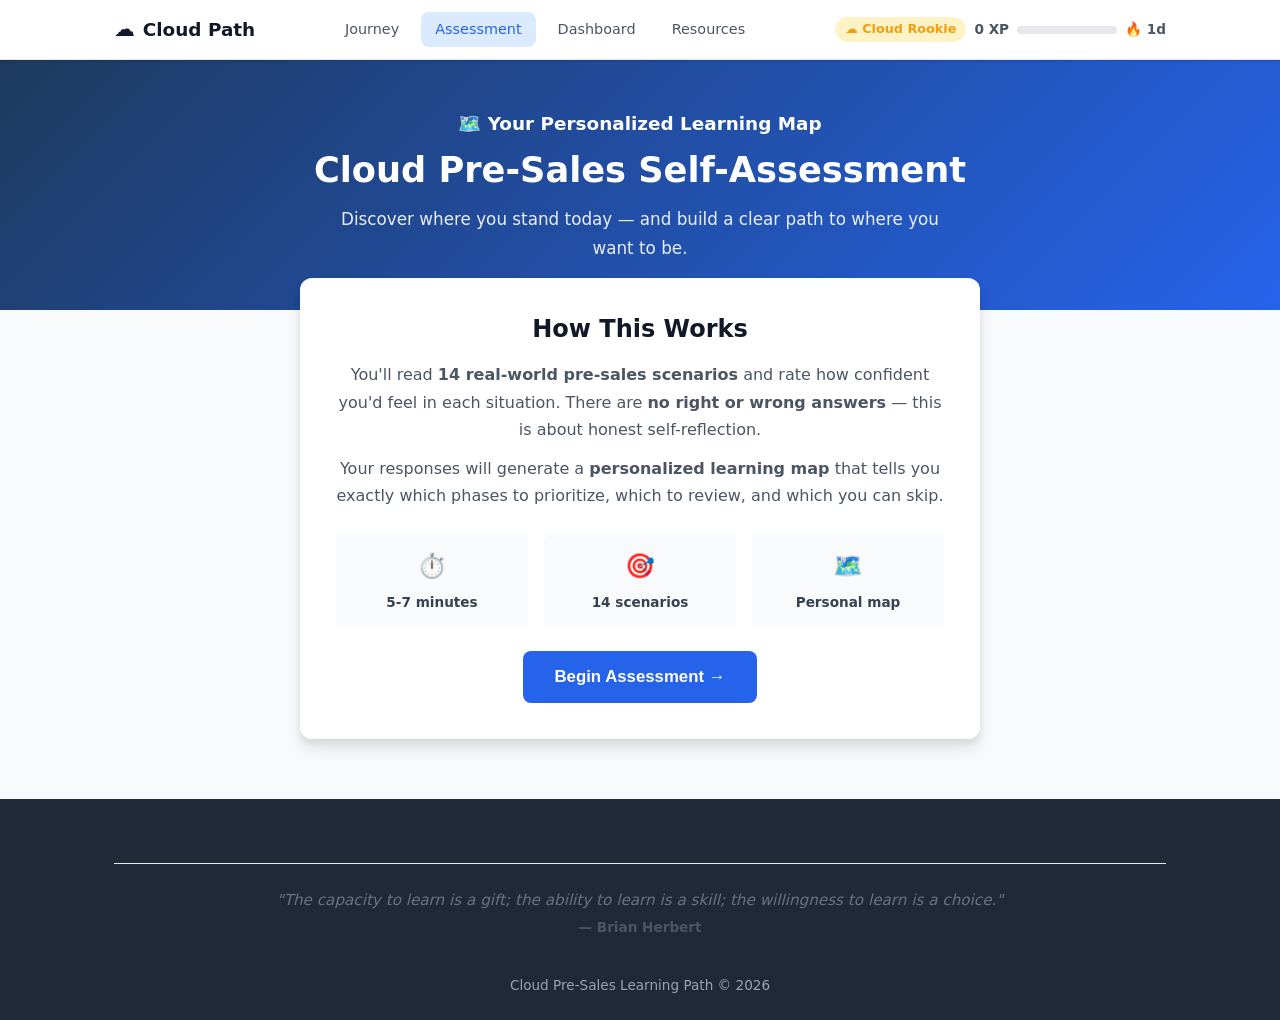
==== assessment.html @ 4ca1d647 "Initial commit: CloudXPedition - Gamified cloud pre-sales learning path - 6-phase learning journey (" ====
<!DOCTYPE html>
<html lang="en">
<head>
  <meta charset="UTF-8" />
  <meta name="viewport" content="width=device-width, initial-scale=1.0" />
  <title>Self-Assessment — Cloud Pre-Sales Learning Path</title>
  <link rel="stylesheet" href="css/styles.css" />
  <style>
    /* Assessment-specific styles */
    .assessment-hero {
      background: linear-gradient(135deg, #1e3a5f 0%, #2563eb 100%);
      color: #fff;
      padding: 48px 0;
      text-align: center;
    }
    .assessment-hero h1 { color: #fff; font-size: 2.2rem; margin-bottom: 12px; }
    .assessment-hero p { opacity: 0.9; max-width: 620px; margin: 0 auto; font-size: 1.05rem; line-height: 1.7; }
    .assessment-hero .subtitle { font-size: 1.15rem; font-weight: 600; margin-bottom: 8px; opacity: 1; }

    .welcome-panel {
      max-width: 680px;
      margin: -32px auto 0;
      position: relative;
      z-index: 1;
    }
    .welcome-card {
      background: #fff;
      border-radius: var(--radius);
      padding: 36px;
      box-shadow: var(--shadow-lg);
      text-align: center;
    }
    .welcome-card h2 { margin-bottom: 16px; }
    .welcome-card p { color: var(--gray-600); line-height: 1.7; margin-bottom: 12px; }
    .welcome-features {
      display: flex;
      gap: 16px;
      justify-content: center;
      flex-wrap: wrap;
      margin: 24px 0;
    }
    .welcome-feature {
      background: var(--gray-50);
      border-radius: var(--radius-sm);
      padding: 14px 18px;
      flex: 1;
      min-width: 150px;
      max-width: 200px;
    }
    .welcome-feature .icon { font-size: 1.5rem; margin-bottom: 6px; }
    .welcome-feature .label { font-size: 0.85rem; font-weight: 600; color: var(--gray-700); }

    /* Progress bar */
    .assessment-progress {
      max-width: 680px;
      margin: 32px auto 0;
      position: relative;
      z-index: 1;
    }
    .assessment-progress-header {
      display: flex;
      justify-content: space-between;
      align-items: center;
      margin-bottom: 8px;
      font-size: 0.85rem;
      font-weight: 600;
      color: var(--gray-500);
    }
    .assessment-progress-bar {
      width: 100%;
      height: 8px;
      background: var(--gray-200);
      border-radius: 4px;
      overflow: hidden;
    }
    .assessment-progress-fill {
      height: 100%;
      background: linear-gradient(90deg, var(--primary), var(--success));
      border-radius: 4px;
      transition: width 0.5s ease;
    }

    /* Scenario container */
    .scenario-container {
      max-width: 680px;
      margin: 24px auto 0;
      position: relative;
      min-height: 340px;
    }
    .scenario-card {
      animation: fadeSlideIn 0.4s ease;
    }
    @keyframes fadeSlideIn {
      from { opacity: 0; transform: translateY(16px); }
      to { opacity: 1; transform: translateY(0); }
    }

    /* Results extras */
    .results-container {
      max-width: 780px;
      margin: 0 auto;
      padding: 32px 0;
    }
    .results-summary {
      text-align: center;
      margin-bottom: 8px;
      font-size: 1rem;
      color: var(--gray-600);
    }
    .results-panel { animation: fadeSlideIn 0.5s ease; }
    .results-actions {
      display: flex;
      gap: 12px;
      justify-content: center;
      margin-top: 28px;
      flex-wrap: wrap;
    }

    .screen { display: none; }
    .screen.active { display: block; }
  </style>
</head>
<body>

<!-- Navbar -->
<nav class="navbar">
  <div class="container">
    <a href="index.html" class="navbar-brand"><span>☁️</span> Cloud Path</a>
    <div class="nav-links">
      <a href="index.html">Journey</a>
      <a href="assessment.html" class="active">Assessment</a>
      <a href="dashboard.html">Dashboard</a>
      <a href="resources.html">Resources</a>
    </div>
    <div class="header-xp">
      <span id="header-level" class="header-level">☁️ Cloud Rookie</span>
      <span id="header-xp-text">0 XP</span>
      <div class="header-xp-bar"><div class="header-xp-fill" id="header-xp-fill" style="width:0%"></div></div>
      <span id="header-streak" class="header-streak"></span>
    </div>
  </div>
</nav>

<!-- Hero -->
<section class="assessment-hero">
  <div class="container">
    <p class="subtitle">🗺️ Your Personalized Learning Map</p>
    <h1>Cloud Pre-Sales Self-Assessment</h1>
    <p>Discover where you stand today — and build a clear path to where you want to be.</p>
  </div>
</section>

<!-- ========== WELCOME SCREEN ========== -->
<div id="screen-welcome" class="screen active">
  <div class="welcome-panel">
    <div class="welcome-card">
      <h2>How This Works</h2>
      <p>You'll read <strong>14 real-world pre-sales scenarios</strong> and rate how confident you'd feel in each situation. There are <strong>no right or wrong answers</strong> — this is about honest self-reflection.</p>
      <p>Your responses will generate a <strong>personalized learning map</strong> that tells you exactly which phases to prioritize, which to review, and which you can skip.</p>
      <div class="welcome-features">
        <div class="welcome-feature">
          <div class="icon">⏱️</div>
          <div class="label">5-7 minutes</div>
        </div>
        <div class="welcome-feature">
          <div class="icon">🎯</div>
          <div class="label">14 scenarios</div>
        </div>
        <div class="welcome-feature">
          <div class="icon">🗺️</div>
          <div class="label">Personal map</div>
        </div>
      </div>
      <button class="btn btn-primary btn-lg" onclick="startAssessment()">Begin Assessment →</button>
    </div>
  </div>
</div>

<!-- ========== SCENARIO SCREEN ========== -->
<div id="screen-scenario" class="screen">
  <div class="assessment-progress">
    <div class="assessment-progress-header">
      <span id="progress-label">Scenario 1 of 14</span>
      <span id="progress-percent">0%</span>
    </div>
    <div class="assessment-progress-bar">
      <div class="assessment-progress-fill" id="progress-fill" style="width:0%"></div>
    </div>
  </div>
  <div class="scenario-container" id="scenario-container"></div>
</div>

<!-- ========== RESULTS SCREEN ========== -->
<div id="screen-results" class="screen">
  <div class="results-container" id="results-container"></div>
</div>

<!-- Footer -->
<footer class="footer">
  <div class="container">
    <p id="motivational-quote" class="motivational-quote"></p>
    <p style="margin-top:12px;">Cloud Pre-Sales Learning Path © 2026</p>
  </div>
</footer>

<script src="js/game-engine.js"></script>
<script>
(function () {
  'use strict';

  // ── Scenario Data ──
  const SCENARIOS = [
    { id: 's1',  phase: 1, title: 'The Network Outage',
      text: 'A client calls saying their new branch office can\'t reach the company\'s internal applications. The IT team says it\'s a subnet and routing issue — the new office was assigned an IP range that overlaps with headquarters. How confident are you in understanding what went wrong?' },
    { id: 's2',  phase: 1, title: 'The Mystery Domain',
      text: 'A company just bought a new domain for their product launch, but when customers type the URL, they get a "page not found" error. Someone mentions DNS records aren\'t configured. How confident are you in understanding what needs to happen?' },
    { id: 's3',  phase: 1, title: 'The Slow Server',
      text: 'A small business complains their application is running slow. The hosting provider suggests upgrading their virtual machine to one with more CPU and RAM. The client asks you: "What\'s a virtual machine, and why can\'t we just buy a bigger computer?" How confident are you in explaining this?' },
    { id: 's4',  phase: 1, title: 'The Storage Crunch',
      text: 'A media company says they\'re running out of space on their file server. They have 50TB of video files, and someone suggests moving older files to a cheaper "archive tier" in the cloud while keeping recent work on fast local storage. How confident are you in discussing the options?' },
    { id: 's5',  phase: 2, title: 'The Locked-Out Employee',
      text: 'An employee at a 500-person company can\'t log in to their laptop, email, or shared drives. The IT helpdesk says their Active Directory account was disabled by a Group Policy. The manager asks you: "Why does one system control everything?" How confident are you in explaining this?' },
    { id: 's6',  phase: 2, title: 'The Scripting Shortcut',
      text: 'A colleague shows you a PowerShell script that creates 50 user accounts in 10 seconds, instead of doing it manually one by one in a web portal. They ask if you\'d be comfortable modifying it to also assign users to specific groups. How confident are you with this?' },
    { id: 's7',  phase: 3, title: 'The Cloud Pitch',
      text: 'A manufacturing company\'s CFO asks: "Why should we move to the cloud? We already have servers in our basement that work fine." They want to understand IaaS vs SaaS, and whether it\'ll actually save money. How confident are you in making the case?' },
    { id: 's8',  phase: 3, title: 'The Migration Debate',
      text: 'A healthcare company wants to move to the cloud but can\'t move their patient database due to regulations. Someone proposes a hybrid approach — some workloads in Azure, sensitive data on-premises, connected via VPN. How confident are you in discussing this strategy?' },
    { id: 's9',  phase: 3, title: 'The Cost Surprise',
      text: 'A startup moved everything to AWS three months ago and just got a $15,000 bill — they expected $3,000. The CTO asks you to help figure out why, and how to prevent it. You see terms like "Reserved Instances," "right-sizing," and "cost allocation tags." How confident are you in this conversation?' },
    { id: 's10', phase: 4, title: 'The Disaster Scenario',
      text: 'A client\'s primary data center went offline due to a power failure. They ask: "If we were in Azure, would this still have happened?" They mention terms like availability zones, geo-replication, RPO, and RTO. How confident are you in explaining how cloud handles disasters?' },
    { id: 's11', phase: 4, title: 'The Container Question',
      text: 'A development team says they want to "containerize" their application and deploy it on Kubernetes. The CTO asks you to explain why this is better than just running it on a regular VM. How confident are you in explaining the difference?' },
    { id: 's12', phase: 4, title: 'The Security Incident',
      text: 'A company had a data breach because an employee\'s password was compromised. The security team recommends implementing "Zero Trust architecture" with conditional access policies and multi-factor authentication everywhere. The CEO asks you: "What does Zero Trust actually mean for us day-to-day?" How confident are you in this discussion?' },
    { id: 's13', phase: 4, title: 'The Monitoring Blind Spot',
      text: 'A client\'s web application went down for 2 hours before anyone noticed — a customer reported it. They ask: "How can we know when something breaks before our customers do?" You need to discuss alerting, dashboards, and application monitoring. How confident are you?' },
    { id: 's14', phase: 5, title: 'The Compliance Deal-Breaker',
      text: 'You\'re in a pre-sales meeting with a European bank. They ask: "Can you guarantee our data stays in the EU? What certifications does your cloud platform have? How do you handle GDPR and our financial regulators?" The deal depends on your answer. How confident are you in this conversation?' },
  ];

  const CONFIDENCE_LEVELS = [
    { value: 0, emoji: '🔴', label: 'Lost',           desc: 'I have no idea what this is about' },
    { value: 1, emoji: '🟡', label: 'Aware',           desc: "I've heard these terms but couldn't explain them" },
    { value: 2, emoji: '🟢', label: 'Conversational',  desc: 'I could follow this conversation and ask decent questions' },
    { value: 3, emoji: '🔵', label: 'Confident',       desc: 'I could help solve this or explain it to someone else' },
  ];

  const PHASE_INFO = {
    1: { emoji: '🌐', name: 'IT Fundamentals' },
    2: { emoji: '🛡️', name: 'Identity & Scripting' },
    3: { emoji: '☁️',  name: 'Cloud Concepts' },
    4: { emoji: '⚙️',  name: 'Cloud Services' },
    5: { emoji: '💼', name: 'Pre-Sales Skills' },
    6: { emoji: '📜', name: 'Certification' },
  };

  // ── State ──
  let currentIndex = 0;
  const answers = {};   // scenarioId → value (0-3)

  // ── Screen Management ──
  function showScreen(id) {
    document.querySelectorAll('.screen').forEach(s => s.classList.remove('active'));
    document.getElementById('screen-' + id).classList.add('active');
    window.scrollTo({ top: 0, behavior: 'smooth' });
  }

  // ── Welcome / Start ──
  window.startAssessment = function () {
    currentIndex = 0;
    showScreen('scenario');
    renderScenario();
  };

  // ── Render Scenario ──
  function renderScenario() {
    const s = SCENARIOS[currentIndex];
    const pct = Math.round((currentIndex / SCENARIOS.length) * 100);

    document.getElementById('progress-label').textContent = `Scenario ${currentIndex + 1} of ${SCENARIOS.length}`;
    document.getElementById('progress-percent').textContent = pct + '%';
    document.getElementById('progress-fill').style.width = pct + '%';

    const html = `
      <div class="scenario-card" style="animation: fadeSlideIn 0.4s ease">
        <div class="scenario-number">Scenario ${currentIndex + 1} of ${SCENARIOS.length} — Phase ${s.phase}</div>
        <h3 class="scenario-title">${s.title}</h3>
        <p class="scenario-text">${s.text}</p>
        <div class="confidence-options">
          ${CONFIDENCE_LEVELS.map(c => `
            <button class="confidence-btn" data-value="${c.value}" onclick="selectConfidence(${c.value})">
              <span class="emoji">${c.emoji}</span>
              <span><strong>${c.label}</strong> — ${c.desc}</span>
            </button>
          `).join('')}
        </div>
      </div>`;
    document.getElementById('scenario-container').innerHTML = html;
  }

  // ── Select Confidence ──
  window.selectConfidence = function (value) {
    const s = SCENARIOS[currentIndex];
    answers[s.id] = value;

    // Highlight selected button
    document.querySelectorAll('.confidence-btn').forEach(btn => {
      btn.classList.toggle('selected', parseInt(btn.dataset.value) === value);
      btn.style.pointerEvents = 'none';
    });

    // Auto-advance after brief pause
    setTimeout(() => {
      currentIndex++;
      if (currentIndex < SCENARIOS.length) {
        renderScenario();
      } else {
        finishAssessment();
      }
    }, 400);
  };

  // ── Finish & Calculate Results ──
  function finishAssessment() {
    const phaseScores = calculatePhaseScores();
    GameEngine.saveAssessment(phaseScores);
    showResults(phaseScores);
  }

  function calculatePhaseScores() {
    // Group scenario answers by phase
    const phaseAnswers = {};
    for (const s of SCENARIOS) {
      if (!phaseAnswers[s.phase]) phaseAnswers[s.phase] = [];
      if (answers[s.id] !== undefined) phaseAnswers[s.phase].push(answers[s.id]);
    }

    const scores = {};
    // Phases 1-5: use LOWEST score from that phase's scenarios
    for (let p = 1; p <= 5; p++) {
      const vals = phaseAnswers[p] || [];
      scores[p] = vals.length > 0 ? Math.min(...vals) : 0;
    }
    // Phase 6 (Certification): always "required" — no scenario covers it
    scores[6] = 0;
    return scores;
  }

  function getRecommendation(score) {
    switch (score) {
      case 0: return { text: '🔴 Required',       cls: 'rec-required', detail: 'Start here' };
      case 1: return { text: '🟡 Review needed',   cls: 'rec-review',   detail: 'Review the material' };
      case 2: return { text: '🟢 Skim for gaps',   cls: 'rec-skim',     detail: 'Quick review' };
      case 3: return { text: '🔵 Skip (revision)', cls: 'rec-skip',     detail: 'Revision only' };
      default: return { text: '🔴 Required',       cls: 'rec-required', detail: 'Start here' };
    }
  }

  // ── Show Results ──
  function showResults(scores) {
    showScreen('results');

    // Count how many phases need work
    const requiredCount = Object.values(scores).filter(v => v <= 1).length;
    const skipCount = Object.values(scores).filter(v => v >= 3).length;

    let summary;
    if (requiredCount >= 4) {
      summary = "You're at the beginning of an exciting journey! There's a lot to learn, and this path will guide you step by step. 💪";
    } else if (skipCount >= 4) {
      summary = "Impressive! You already have strong foundations. Focus on the gaps and you'll be unstoppable. 🚀";
    } else {
      summary = "A solid mix! You have strengths to build on and clear areas to grow. Your personalized map is ready. 🗺️";
    }

    let cardsHTML = '';
    for (let p = 1; p <= 6; p++) {
      const info = PHASE_INFO[p];
      const rec = getRecommendation(scores[p]);
      cardsHTML += `
        <div class="results-phase-card">
          <div class="emoji">${info.emoji}</div>
          <div class="name">Phase ${p}: ${info.name}</div>
          <div class="rec ${rec.cls}">${rec.text}</div>
        </div>`;
    }

    document.getElementById('results-container').innerHTML = `
      <p class="results-summary">${summary}</p>
      <div class="results-panel">
        <h2>🗺️ Your Personalized Learning Map</h2>
        <p style="opacity:0.85; margin-bottom: 8px;">Based on your scenario responses, here's your recommended focus for each phase:</p>
        <div class="results-phase-grid">${cardsHTML}</div>
        <div class="results-actions">
          <a href="index.html" class="btn btn-success btn-lg">Start Your Journey →</a>
          <button class="btn btn-outline" onclick="retakeAssessment()" style="border-color:rgba(255,255,255,0.5); color:#fff;">🔄 Retake Assessment</button>
        </div>
      </div>`;

    // Update progress bar to 100%
    document.getElementById('progress-fill').style.width = '100%';
  }

  // ── Retake ──
  window.retakeAssessment = function () {
    currentIndex = 0;
    Object.keys(answers).forEach(k => delete answers[k]);
    showScreen('welcome');
  };

  // ── Init ──
  function init() {
    GameEngine.updateHeaderUI();

    // Set motivational quote
    const quote = GameEngine.getRandomQuote();
    const quoteEl = document.getElementById('motivational-quote');
    if (quoteEl && quote) {
      quoteEl.innerHTML = `"${quote.text}" <span class="author">— ${quote.author}</span>`;
    }

    // If assessment already done, go straight to results
    if (GameEngine.isAssessmentDone()) {
      const scores = GameEngine.getAssessmentScores();
      if (scores && Object.keys(scores).length > 0) {
        showResults(scores);
        return;
      }
    }
  }

  init();
})();
</script>
</body>
</html>
---- css/styles.css ----
/* ============================================
   Cloud Pre-Sales Learning Path — Styles
   Clean Light Professional Theme
   ============================================ */

/* --- Reset & Base --- */
*, *::before, *::after { box-sizing: border-box; margin: 0; padding: 0; }

:root {
  --primary: #2563eb;
  --primary-dark: #1d4ed8;
  --primary-light: #dbeafe;
  --accent: #f59e0b;
  --accent-light: #fef3c7;
  --success: #10b981;
  --success-light: #d1fae5;
  --warning: #f59e0b;
  --danger: #ef4444;
  --danger-light: #fee2e2;
  --gray-50: #f9fafb;
  --gray-100: #f3f4f6;
  --gray-200: #e5e7eb;
  --gray-300: #d1d5db;
  --gray-400: #9ca3af;
  --gray-500: #6b7280;
  --gray-600: #4b5563;
  --gray-700: #374151;
  --gray-800: #1f2937;
  --gray-900: #111827;
  --radius: 12px;
  --radius-sm: 8px;
  --shadow: 0 1px 3px rgba(0,0,0,0.1), 0 1px 2px rgba(0,0,0,0.06);
  --shadow-md: 0 4px 6px rgba(0,0,0,0.07), 0 2px 4px rgba(0,0,0,0.06);
  --shadow-lg: 0 10px 15px rgba(0,0,0,0.1), 0 4px 6px rgba(0,0,0,0.05);
  --transition: 0.2s ease;
}

html { scroll-behavior: smooth; }

body {
  font-family: 'Segoe UI', system-ui, -apple-system, sans-serif;
  line-height: 1.6;
  color: var(--gray-800);
  background: var(--gray-50);
  min-height: 100vh;
}

a { color: var(--primary); text-decoration: none; transition: color var(--transition); }
a:hover { color: var(--primary-dark); }

img { max-width: 100%; display: block; }
h1, h2, h3, h4 { line-height: 1.3; color: var(--gray-900); }

/* --- Layout --- */
.container { max-width: 1100px; margin: 0 auto; padding: 0 24px; }

/* --- Header / Navbar --- */
.navbar {
  background: #fff;
  border-bottom: 1px solid var(--gray-200);
  padding: 12px 0;
  position: sticky;
  top: 0;
  z-index: 100;
  box-shadow: var(--shadow);
}
.navbar .container {
  display: flex;
  align-items: center;
  justify-content: space-between;
  flex-wrap: wrap;
  gap: 12px;
}
.navbar-brand {
  font-weight: 700;
  font-size: 1.15rem;
  color: var(--gray-900);
  display: flex;
  align-items: center;
  gap: 8px;
}
.navbar-brand span { font-size: 1.3rem; }
.nav-links { display: flex; gap: 8px; align-items: center; flex-wrap: wrap; }
.nav-links a {
  padding: 6px 14px;
  border-radius: var(--radius-sm);
  font-size: 0.9rem;
  font-weight: 500;
  color: var(--gray-600);
  transition: all var(--transition);
}
.nav-links a:hover, .nav-links a.active {
  background: var(--primary-light);
  color: var(--primary);
}

/* --- XP Bar in Header --- */
.header-xp {
  display: flex;
  align-items: center;
  gap: 8px;
  font-size: 0.85rem;
  font-weight: 600;
  color: var(--gray-600);
}
.header-xp-bar {
  width: 100px;
  height: 8px;
  background: var(--gray-200);
  border-radius: 4px;
  overflow: hidden;
}
.header-xp-fill {
  height: 100%;
  background: linear-gradient(90deg, var(--primary), var(--accent));
  border-radius: 4px;
  transition: width 0.5s ease;
}
.header-level {
  background: var(--accent-light);
  color: var(--accent);
  padding: 2px 10px;
  border-radius: 20px;
  font-size: 0.8rem;
  font-weight: 700;
}
.header-streak {
  font-size: 0.85rem;
  display: flex;
  align-items: center;
  gap: 4px;
}

/* --- Hero Section --- */
.hero {
  background: linear-gradient(135deg, #2563eb 0%, #1e40af 100%);
  color: #fff;
  padding: 60px 0;
  text-align: center;
}
.hero h1 { font-size: 2.5rem; margin-bottom: 16px; color: #fff; }
.hero p { font-size: 1.15rem; opacity: 0.9; max-width: 600px; margin: 0 auto; }

/* --- Cards --- */
.card {
  background: #fff;
  border: 1px solid var(--gray-200);
  border-radius: var(--radius);
  padding: 24px;
  box-shadow: var(--shadow);
  transition: box-shadow var(--transition), transform var(--transition);
}
.card:hover {
  box-shadow: var(--shadow-md);
  transform: translateY(-2px);
}
.card-header {
  display: flex;
  align-items: center;
  gap: 12px;
  margin-bottom: 16px;
}
.card-icon {
  width: 48px;
  height: 48px;
  border-radius: var(--radius-sm);
  display: flex;
  align-items: center;
  justify-content: center;
  font-size: 1.5rem;
  flex-shrink: 0;
}
.card-title { font-size: 1.15rem; font-weight: 700; }
.card-subtitle { font-size: 0.85rem; color: var(--gray-500); margin-top: 2px; }

/* --- Phase Cards --- */
.phase-grid {
  display: grid;
  grid-template-columns: repeat(auto-fill, minmax(320px, 1fr));
  gap: 24px;
  padding: 32px 0;
}

.phase-card { position: relative; overflow: hidden; }
.phase-card.locked { opacity: 0.6; pointer-events: none; }
.phase-card.current { border-color: var(--primary); border-width: 2px; }
.phase-card.current::before {
  content: '▶ CURRENT';
  position: absolute;
  top: 12px;
  right: 12px;
  background: var(--primary);
  color: #fff;
  font-size: 0.7rem;
  font-weight: 700;
  padding: 2px 8px;
  border-radius: 4px;
}
.phase-card.completed { border-color: var(--success); }
.phase-card.completed .card-icon { background: var(--success-light); }

/* --- Progress Bars --- */
.progress-bar {
  width: 100%;
  height: 10px;
  background: var(--gray-200);
  border-radius: 5px;
  overflow: hidden;
  margin-top: 12px;
}
.progress-fill {
  height: 100%;
  background: linear-gradient(90deg, var(--primary), var(--success));
  border-radius: 5px;
  transition: width 0.6s ease;
}
.progress-label {
  display: flex;
  justify-content: space-between;
  font-size: 0.8rem;
  color: var(--gray-500);
  margin-top: 4px;
}

/* --- Journey Map --- */
.journey-map {
  display: flex;
  align-items: center;
  justify-content: center;
  gap: 0;
  padding: 48px 0;
  overflow-x: auto;
}
.journey-node {
  display: flex;
  flex-direction: column;
  align-items: center;
  cursor: pointer;
  transition: transform var(--transition);
  position: relative;
  min-width: 100px;
}
.journey-node:hover { transform: scale(1.08); }
.journey-node-circle {
  width: 72px;
  height: 72px;
  border-radius: 50%;
  display: flex;
  align-items: center;
  justify-content: center;
  font-size: 1.8rem;
  border: 3px solid var(--gray-300);
  background: #fff;
  box-shadow: var(--shadow);
  transition: all 0.3s ease;
}
.journey-node.completed .journey-node-circle {
  border-color: var(--success);
  background: var(--success-light);
  box-shadow: 0 0 0 4px rgba(16, 185, 129, 0.15);
}
.journey-node.current .journey-node-circle {
  border-color: var(--primary);
  background: var(--primary-light);
  box-shadow: 0 0 0 4px rgba(37, 99, 235, 0.15);
  animation: pulse 2s infinite;
}
.journey-node.locked .journey-node-circle {
  opacity: 0.4;
  filter: grayscale(1);
}
.journey-node-label {
  margin-top: 8px;
  font-size: 0.8rem;
  font-weight: 600;
  color: var(--gray-600);
  text-align: center;
  max-width: 110px;
}
.journey-connector {
  width: 48px;
  height: 3px;
  background: var(--gray-300);
  flex-shrink: 0;
}
.journey-connector.completed { background: var(--success); }

@keyframes pulse {
  0%, 100% { box-shadow: 0 0 0 4px rgba(37, 99, 235, 0.15); }
  50% { box-shadow: 0 0 0 10px rgba(37, 99, 235, 0.08); }
}

/* --- Assessment --- */
.scenario-card {
  background: #fff;
  border: 1px solid var(--gray-200);
  border-radius: var(--radius);
  padding: 32px;
  margin-bottom: 24px;
  box-shadow: var(--shadow);
}
.scenario-number {
  font-size: 0.8rem;
  font-weight: 700;
  color: var(--primary);
  text-transform: uppercase;
  letter-spacing: 1px;
}
.scenario-title { font-size: 1.25rem; font-weight: 700; margin: 8px 0; }
.scenario-text {
  font-size: 1rem;
  color: var(--gray-600);
  line-height: 1.7;
  margin-bottom: 20px;
  font-style: italic;
  border-left: 3px solid var(--primary-light);
  padding-left: 16px;
}
.confidence-options { display: flex; flex-direction: column; gap: 10px; }
.confidence-btn {
  display: flex;
  align-items: center;
  gap: 12px;
  padding: 14px 18px;
  border: 2px solid var(--gray-200);
  border-radius: var(--radius-sm);
  background: #fff;
  cursor: pointer;
  font-size: 0.95rem;
  transition: all var(--transition);
  text-align: left;
}
.confidence-btn:hover { border-color: var(--primary-light); background: var(--gray-50); }
.confidence-btn.selected { border-color: var(--primary); background: var(--primary-light); font-weight: 600; }
.confidence-btn .emoji { font-size: 1.3rem; flex-shrink: 0; }

/* --- Learning Cards --- */
.learning-card {
  background: #fff;
  border: 2px solid var(--primary-light);
  border-radius: var(--radius);
  padding: 28px;
  margin: 20px 0;
  box-shadow: var(--shadow-md);
}
.learning-card-header {
  display: flex;
  align-items: center;
  gap: 12px;
  margin-bottom: 20px;
  padding-bottom: 16px;
  border-bottom: 1px solid var(--gray-200);
}
.learning-card-badge {
  background: var(--primary);
  color: #fff;
  font-size: 0.7rem;
  font-weight: 700;
  padding: 4px 10px;
  border-radius: 4px;
  text-transform: uppercase;
  letter-spacing: 0.5px;
}
.learning-card h3 { font-size: 1.1rem; }
.learning-card-section { margin-bottom: 20px; }
.learning-card-section h4 {
  font-size: 0.85rem;
  font-weight: 700;
  text-transform: uppercase;
  letter-spacing: 0.5px;
  color: var(--gray-500);
  margin-bottom: 8px;
}
.learning-card .analogy {
  background: var(--accent-light);
  border-left: 3px solid var(--accent);
  padding: 12px 16px;
  border-radius: 0 var(--radius-sm) var(--radius-sm) 0;
  font-size: 0.95rem;
  line-height: 1.6;
}
.resource-links { display: flex; flex-direction: column; gap: 8px; }
.resource-link {
  display: flex;
  align-items: center;
  gap: 10px;
  padding: 10px 14px;
  background: var(--gray-50);
  border-radius: var(--radius-sm);
  font-size: 0.9rem;
  transition: background var(--transition);
}
.resource-link:hover { background: var(--gray-100); }
.resource-link .emoji { font-size: 1.1rem; }

/* --- Buttons --- */
.btn {
  display: inline-flex;
  align-items: center;
  gap: 8px;
  padding: 12px 24px;
  border-radius: var(--radius-sm);
  font-weight: 600;
  font-size: 0.95rem;
  border: none;
  cursor: pointer;
  transition: all var(--transition);
}
.btn-primary { background: var(--primary); color: #fff; }
.btn-primary:hover { background: var(--primary-dark); color: #fff; }
.btn-success { background: var(--success); color: #fff; }
.btn-success:hover { background: #059669; color: #fff; }
.btn-outline {
  background: transparent;
  color: var(--primary);
  border: 2px solid var(--primary);
}
.btn-outline:hover { background: var(--primary-light); }
.btn-lg { padding: 16px 32px; font-size: 1.05rem; }
.btn-block { width: 100%; justify-content: center; }

/* --- Badges / Dashboard --- */
.badge-grid {
  display: grid;
  grid-template-columns: repeat(auto-fill, minmax(140px, 1fr));
  gap: 16px;
}
.badge-item {
  display: flex;
  flex-direction: column;
  align-items: center;
  text-align: center;
  padding: 16px;
  border-radius: var(--radius);
  background: var(--gray-50);
  border: 1px solid var(--gray-200);
  transition: all var(--transition);
}
.badge-item.earned {
  background: var(--accent-light);
  border-color: var(--accent);
}
.badge-item.locked { opacity: 0.4; filter: grayscale(1); }
.badge-emoji { font-size: 2.2rem; margin-bottom: 6px; }
.badge-name { font-size: 0.8rem; font-weight: 600; color: var(--gray-700); }

/* --- Stats Row --- */
.stats-row {
  display: grid;
  grid-template-columns: repeat(auto-fit, minmax(160px, 1fr));
  gap: 16px;
  margin: 24px 0;
}
.stat-card {
  background: #fff;
  border: 1px solid var(--gray-200);
  border-radius: var(--radius);
  padding: 20px;
  text-align: center;
}
.stat-value { font-size: 2rem; font-weight: 800; color: var(--primary); }
.stat-label { font-size: 0.85rem; color: var(--gray-500); margin-top: 4px; }

/* --- Knowledge Check --- */
.check-container {
  background: var(--gray-50);
  border: 2px dashed var(--gray-300);
  border-radius: var(--radius);
  padding: 28px;
  margin: 24px 0;
}
.check-container h3 { margin-bottom: 12px; }
.check-option {
  display: block;
  padding: 12px 16px;
  margin: 8px 0;
  border: 2px solid var(--gray-200);
  border-radius: var(--radius-sm);
  cursor: pointer;
  transition: all var(--transition);
  background: #fff;
}
.check-option:hover { border-color: var(--primary-light); }
.check-option.correct { border-color: var(--success); background: var(--success-light); }
.check-option.incorrect { border-color: var(--danger); background: var(--danger-light); }
.check-feedback {
  margin-top: 12px;
  padding: 12px 16px;
  border-radius: var(--radius-sm);
  font-size: 0.9rem;
  display: none;
}
.check-feedback.show { display: block; }
.check-feedback.success { background: var(--success-light); color: #065f46; }
.check-feedback.error { background: var(--danger-light); color: #991b1b; }

/* --- Topic List --- */
.topic-list { list-style: none; }
.topic-item {
  display: flex;
  align-items: center;
  gap: 12px;
  padding: 16px;
  border-bottom: 1px solid var(--gray-100);
  transition: background var(--transition);
}
.topic-item:hover { background: var(--gray-50); }
.topic-status {
  width: 28px;
  height: 28px;
  border-radius: 50%;
  border: 2px solid var(--gray-300);
  display: flex;
  align-items: center;
  justify-content: center;
  font-size: 0.8rem;
  flex-shrink: 0;
}
.topic-status.done {
  background: var(--success);
  border-color: var(--success);
  color: #fff;
}
.topic-info { flex: 1; }
.topic-name { font-weight: 600; font-size: 0.95rem; }
.topic-desc { font-size: 0.85rem; color: var(--gray-500); }
.topic-xp {
  font-size: 0.8rem;
  font-weight: 700;
  color: var(--accent);
}

/* --- Celebration Animation --- */
.celebration {
  position: fixed;
  top: 0; left: 0; right: 0; bottom: 0;
  pointer-events: none;
  z-index: 9999;
}
.confetti-piece {
  position: absolute;
  width: 10px;
  height: 10px;
  border-radius: 2px;
  animation: confetti-fall 3s ease-out forwards;
}
@keyframes confetti-fall {
  0% { transform: translateY(-100vh) rotate(0deg); opacity: 1; }
  100% { transform: translateY(100vh) rotate(720deg); opacity: 0; }
}

/* --- Toast Notifications --- */
.toast {
  position: fixed;
  bottom: 24px;
  right: 24px;
  background: var(--gray-900);
  color: #fff;
  padding: 16px 24px;
  border-radius: var(--radius);
  box-shadow: var(--shadow-lg);
  font-weight: 600;
  font-size: 0.95rem;
  z-index: 9998;
  animation: toast-in 0.3s ease, toast-out 0.3s ease 2.7s forwards;
  display: flex;
  align-items: center;
  gap: 10px;
}
@keyframes toast-in { from { transform: translateY(20px); opacity: 0; } to { transform: translateY(0); opacity: 1; } }
@keyframes toast-out { from { opacity: 1; } to { opacity: 0; } }

/* --- Section Spacing --- */
.section { padding: 40px 0; }
.section-title {
  font-size: 1.5rem;
  font-weight: 800;
  margin-bottom: 8px;
}
.section-subtitle {
  font-size: 1rem;
  color: var(--gray-500);
  margin-bottom: 24px;
}

/* --- Results Panel --- */
.results-panel {
  background: linear-gradient(135deg, #1e3a5f 0%, #2563eb 100%);
  color: #fff;
  padding: 40px;
  border-radius: var(--radius);
  text-align: center;
  margin: 32px 0;
}
.results-panel h2 { color: #fff; margin-bottom: 16px; }
.results-phase-grid {
  display: grid;
  grid-template-columns: repeat(auto-fill, minmax(200px, 1fr));
  gap: 16px;
  margin-top: 24px;
}
.results-phase-card {
  background: rgba(255,255,255,0.15);
  border-radius: var(--radius-sm);
  padding: 16px;
  text-align: center;
}
.results-phase-card .emoji { font-size: 1.5rem; margin-bottom: 6px; }
.results-phase-card .name { font-weight: 700; font-size: 0.9rem; }
.results-phase-card .rec {
  font-size: 0.8rem;
  margin-top: 4px;
  padding: 2px 8px;
  border-radius: 4px;
  display: inline-block;
}
.rec-required { background: rgba(239,68,68,0.3); }
.rec-review { background: rgba(245,158,11,0.3); }
.rec-skim { background: rgba(16,185,129,0.3); }
.rec-skip { background: rgba(255,255,255,0.2); }

/* --- Footer --- */
.footer {
  background: var(--gray-800);
  color: var(--gray-400);
  padding: 24px 0;
  text-align: center;
  font-size: 0.85rem;
  margin-top: 60px;
}

/* --- Responsive --- */
@media (max-width: 768px) {
  .hero h1 { font-size: 1.8rem; }
  .hero { padding: 40px 0; }
  .phase-grid { grid-template-columns: 1fr; }
  .journey-map { flex-direction: column; }
  .journey-connector { width: 3px; height: 32px; }
  .stats-row { grid-template-columns: repeat(2, 1fr); }
  .navbar .container { flex-direction: column; gap: 8px; }
  .nav-links { justify-content: center; }
  .results-phase-grid { grid-template-columns: 1fr 1fr; }
}

/* --- Motivational Quote --- */
.motivational-quote {
  text-align: center;
  padding: 24px;
  font-style: italic;
  color: var(--gray-500);
  font-size: 0.95rem;
  border-top: 1px solid var(--gray-200);
  margin-top: 40px;
}
.motivational-quote .author {
  display: block;
  font-style: normal;
  font-weight: 600;
  color: var(--gray-600);
  margin-top: 4px;
  font-size: 0.85rem;
}
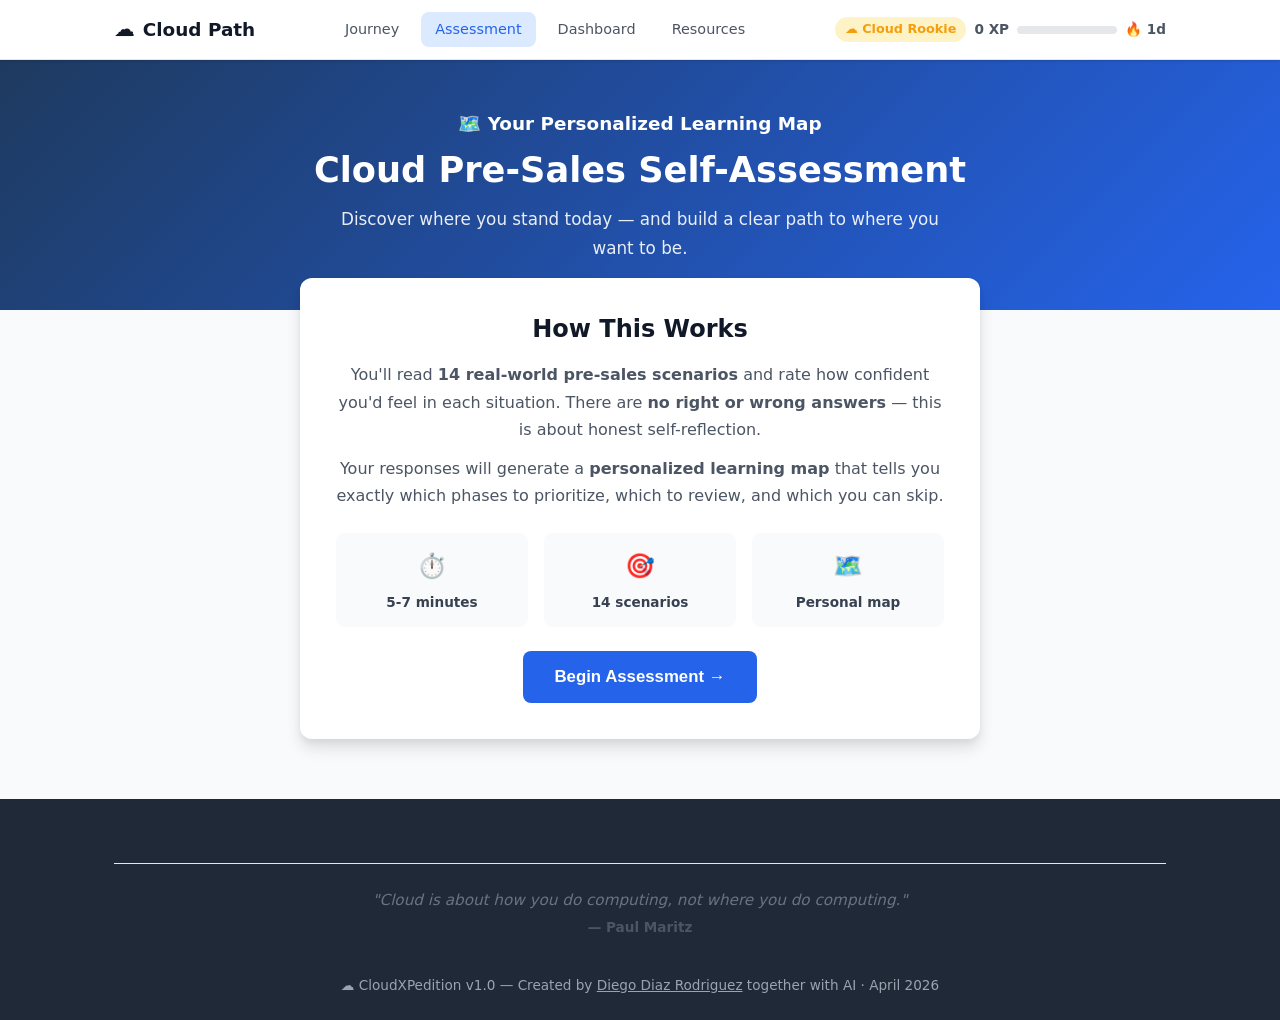
==== commit 39012dfc: "Add branded footer with name, version, and date to all pages Co-authored-by: Copilot <223556219+Copi" ====
--- a/assessment.html
+++ b/assessment.html
@@ -199,7 +199,7 @@
 <footer class="footer">
   <div class="container">
     <p id="motivational-quote" class="motivational-quote"></p>
-    <p style="margin-top:12px;">Cloud Pre-Sales Learning Path © 2026</p>
+    <p style="margin-top:12px;">☁️ CloudXPedition v1.0 — Created by <a href="https://github.com/Diaz506" style="color:inherit;text-decoration:underline;">Diego Diaz Rodriguez</a> together with AI · April 2026</p>
   </div>
 </footer>
 
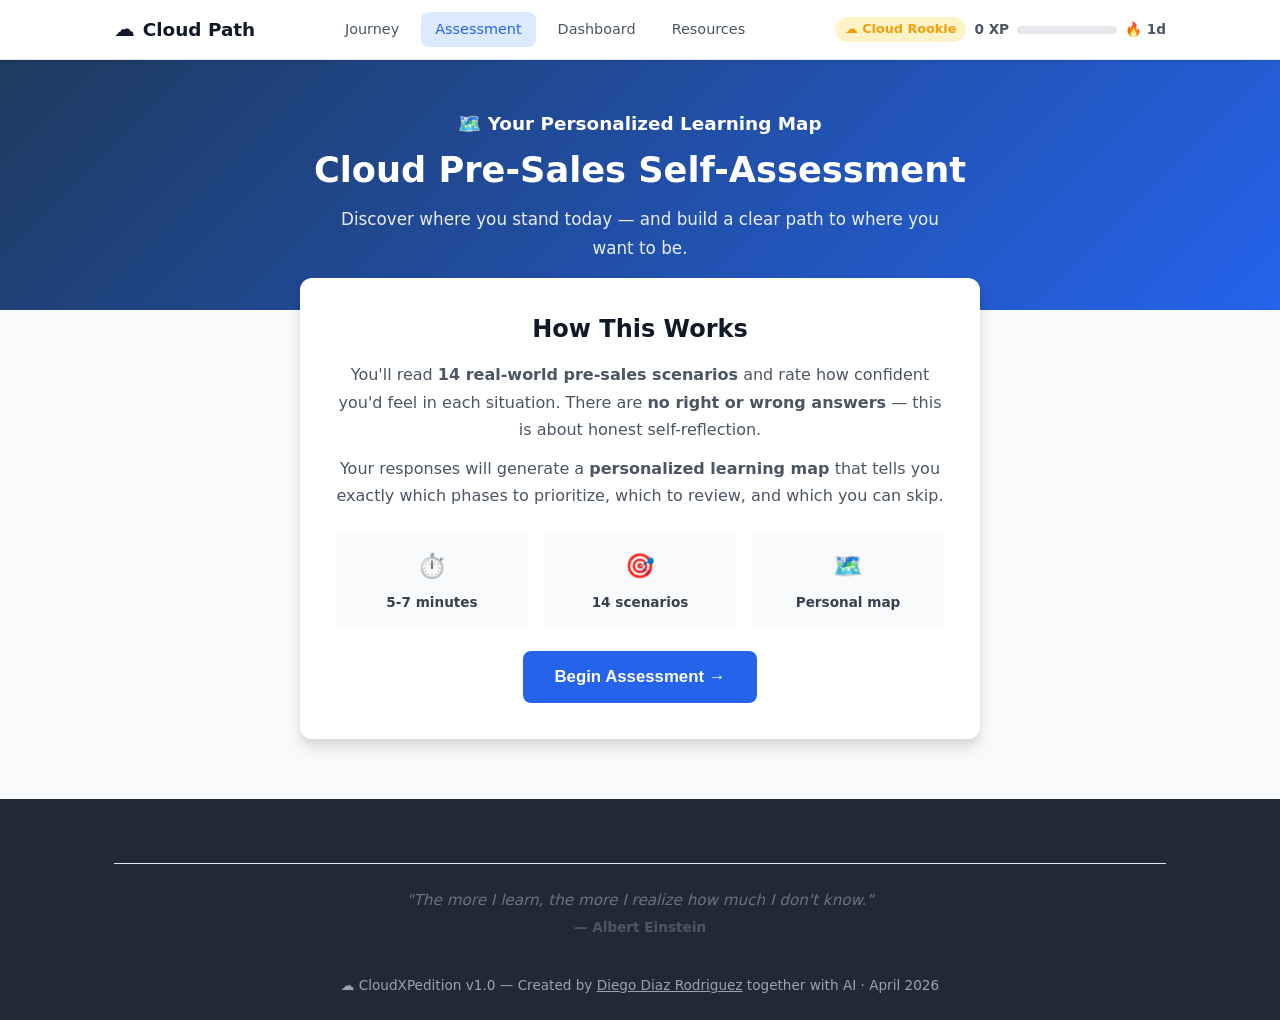
==== commit 663a0c2e: "Improve assessment UX with feedback, explanations, and retake guidance - Replace auto-advance with f" ====
--- a/assessment.html
+++ b/assessment.html
@@ -95,6 +95,51 @@
       to { opacity: 1; transform: translateY(0); }
     }
 
+    /* Feedback panel after selecting confidence */
+    .scenario-feedback {
+      margin-top: 16px;
+      padding: 16px 20px;
+      border-radius: var(--radius-sm);
+      background: var(--gray-50);
+      border-left: 4px solid var(--primary);
+      animation: feedbackSlideIn 0.35s ease;
+    }
+    @keyframes feedbackSlideIn {
+      from { opacity: 0; transform: translateY(8px); }
+      to { opacity: 1; transform: translateY(0); }
+    }
+    .scenario-feedback .feedback-title {
+      font-weight: 700;
+      font-size: 0.9rem;
+      color: var(--primary);
+      margin-bottom: 6px;
+    }
+    .scenario-feedback .feedback-text {
+      font-size: 0.9rem;
+      color: var(--gray-600);
+      line-height: 1.6;
+      margin-bottom: 0;
+    }
+    .scenario-feedback .feedback-phase-link {
+      display: inline-block;
+      margin-top: 8px;
+      font-size: 0.82rem;
+      color: var(--primary);
+      font-weight: 600;
+    }
+    .scenario-nav {
+      display: flex;
+      justify-content: flex-end;
+      margin-top: 16px;
+      gap: 12px;
+    }
+    .change-answer-hint {
+      font-size: 0.8rem;
+      color: var(--gray-500);
+      margin-top: 12px;
+      text-align: center;
+    }
+
     /* Results extras */
     .results-container {
       max-width: 780px;
@@ -116,8 +161,85 @@
       flex-wrap: wrap;
     }
 
+    /* Results legend */
+    .results-legend {
+      background: rgba(255,255,255,0.08);
+      border: 1px solid rgba(255,255,255,0.15);
+      border-radius: var(--radius-sm);
+      padding: 16px 20px;
+      margin-bottom: 24px;
+    }
+    .results-legend h4 {
+      font-size: 0.9rem;
+      color: #fff;
+      margin-bottom: 10px;
+      opacity: 0.95;
+    }
+    .results-legend-items {
+      display: grid;
+      grid-template-columns: 1fr 1fr;
+      gap: 8px;
+    }
+    .results-legend-item {
+      display: flex;
+      align-items: flex-start;
+      gap: 8px;
+      font-size: 0.82rem;
+      line-height: 1.5;
+    }
+    .results-legend-item .legend-badge {
+      flex-shrink: 0;
+      padding: 2px 8px;
+      border-radius: 4px;
+      font-size: 0.75rem;
+      font-weight: 700;
+      white-space: nowrap;
+    }
+    .results-legend-item .legend-desc {
+      color: rgba(255,255,255,0.8);
+    }
+
+    /* Phase detail in results */
+    .results-phase-card .phase-detail {
+      font-size: 0.78rem;
+      color: rgba(255,255,255,0.7);
+      margin-top: 6px;
+      line-height: 1.5;
+    }
+    .results-phase-card .phase-reason {
+      font-size: 0.75rem;
+      color: rgba(255,255,255,0.55);
+      margin-top: 4px;
+      font-style: italic;
+    }
+
+    /* Retake guidance */
+    .retake-guidance {
+      text-align: center;
+      margin-top: 24px;
+      padding: 20px;
+      background: rgba(255,255,255,0.06);
+      border-radius: var(--radius-sm);
+      border: 1px solid rgba(255,255,255,0.1);
+    }
+    .retake-guidance h4 {
+      font-size: 0.95rem;
+      color: #fff;
+      margin-bottom: 8px;
+    }
+    .retake-guidance p {
+      font-size: 0.85rem;
+      color: rgba(255,255,255,0.75);
+      line-height: 1.6;
+      margin-bottom: 12px;
+    }
+
     .screen { display: none; }
     .screen.active { display: block; }
+
+    @media (max-width: 600px) {
+      .results-legend-items { grid-template-columns: 1fr; }
+    }
   </style>
 </head>
 <body>
@@ -211,33 +333,61 @@
   // ── Scenario Data ──
   const SCENARIOS = [
     { id: 's1',  phase: 1, title: 'The Network Outage',
-      text: 'A client calls saying their new branch office can\'t reach the company\'s internal applications. The IT team says it\'s a subnet and routing issue — the new office was assigned an IP range that overlaps with headquarters. How confident are you in understanding what went wrong?' },
+      text: 'A client calls saying their new branch office can\'t reach the company\'s internal applications. The IT team says it\'s a subnet and routing issue — the new office was assigned an IP range that overlaps with headquarters. How confident are you in understanding what went wrong?',
+      tests: 'IP addressing, subnets, and routing fundamentals',
+      phaseLink: 'phase1.html' },
     { id: 's2',  phase: 1, title: 'The Mystery Domain',
-      text: 'A company just bought a new domain for their product launch, but when customers type the URL, they get a "page not found" error. Someone mentions DNS records aren\'t configured. How confident are you in understanding what needs to happen?' },
+      text: 'A company just bought a new domain for their product launch, but when customers type the URL, they get a "page not found" error. Someone mentions DNS records aren\'t configured. How confident are you in understanding what needs to happen?',
+      tests: 'DNS, domain resolution, and how web traffic finds servers',
+      phaseLink: 'phase1.html' },
     { id: 's3',  phase: 1, title: 'The Slow Server',
-      text: 'A small business complains their application is running slow. The hosting provider suggests upgrading their virtual machine to one with more CPU and RAM. The client asks you: "What\'s a virtual machine, and why can\'t we just buy a bigger computer?" How confident are you in explaining this?' },
+      text: 'A small business complains their application is running slow. The hosting provider suggests upgrading their virtual machine to one with more CPU and RAM. The client asks you: "What\'s a virtual machine, and why can\'t we just buy a bigger computer?" How confident are you in explaining this?',
+      tests: 'Virtual machines, compute resources, and how they compare to physical hardware',
+      phaseLink: 'phase1.html' },
     { id: 's4',  phase: 1, title: 'The Storage Crunch',
-      text: 'A media company says they\'re running out of space on their file server. They have 50TB of video files, and someone suggests moving older files to a cheaper "archive tier" in the cloud while keeping recent work on fast local storage. How confident are you in discussing the options?' },
+      text: 'A media company says they\'re running out of space on their file server. They have 50TB of video files, and someone suggests moving older files to a cheaper "archive tier" in the cloud while keeping recent work on fast local storage. How confident are you in discussing the options?',
+      tests: 'Storage types, access tiers, and data lifecycle management',
+      phaseLink: 'phase1.html' },
     { id: 's5',  phase: 2, title: 'The Locked-Out Employee',
-      text: 'An employee at a 500-person company can\'t log in to their laptop, email, or shared drives. The IT helpdesk says their Active Directory account was disabled by a Group Policy. The manager asks you: "Why does one system control everything?" How confident are you in explaining this?' },
+      text: 'An employee at a 500-person company can\'t log in to their laptop, email, or shared drives. The IT helpdesk says their Active Directory account was disabled by a Group Policy. The manager asks you: "Why does one system control everything?" How confident are you in explaining this?',
+      tests: 'Active Directory, identity management, and Group Policy',
+      phaseLink: 'phase2.html' },
     { id: 's6',  phase: 2, title: 'The Scripting Shortcut',
-      text: 'A colleague shows you a PowerShell script that creates 50 user accounts in 10 seconds, instead of doing it manually one by one in a web portal. They ask if you\'d be comfortable modifying it to also assign users to specific groups. How confident are you with this?' },
+      text: 'A colleague shows you a PowerShell script that creates 50 user accounts in 10 seconds, instead of doing it manually one by one in a web portal. They ask if you\'d be comfortable modifying it to also assign users to specific groups. How confident are you with this?',
+      tests: 'PowerShell scripting and IT automation basics',
+      phaseLink: 'phase2.html' },
     { id: 's7',  phase: 3, title: 'The Cloud Pitch',
-      text: 'A manufacturing company\'s CFO asks: "Why should we move to the cloud? We already have servers in our basement that work fine." They want to understand IaaS vs SaaS, and whether it\'ll actually save money. How confident are you in making the case?' },
+      text: 'A manufacturing company\'s CFO asks: "Why should we move to the cloud? We already have servers in our basement that work fine." They want to understand IaaS vs SaaS, and whether it\'ll actually save money. How confident are you in making the case?',
+      tests: 'Cloud service models (IaaS, PaaS, SaaS) and business value arguments',
+      phaseLink: 'phase3.html' },
     { id: 's8',  phase: 3, title: 'The Migration Debate',
-      text: 'A healthcare company wants to move to the cloud but can\'t move their patient database due to regulations. Someone proposes a hybrid approach — some workloads in Azure, sensitive data on-premises, connected via VPN. How confident are you in discussing this strategy?' },
+      text: 'A healthcare company wants to move to the cloud but can\'t move their patient database due to regulations. Someone proposes a hybrid approach — some workloads in Azure, sensitive data on-premises, connected via VPN. How confident are you in discussing this strategy?',
+      tests: 'Hybrid cloud strategy, regulatory compliance, and VPN connectivity',
+      phaseLink: 'phase3.html' },
     { id: 's9',  phase: 3, title: 'The Cost Surprise',
-      text: 'A startup moved everything to AWS three months ago and just got a $15,000 bill — they expected $3,000. The CTO asks you to help figure out why, and how to prevent it. You see terms like "Reserved Instances," "right-sizing," and "cost allocation tags." How confident are you in this conversation?' },
+      text: 'A startup moved everything to AWS three months ago and just got a $15,000 bill — they expected $3,000. The CTO asks you to help figure out why, and how to prevent it. You see terms like "Reserved Instances," "right-sizing," and "cost allocation tags." How confident are you in this conversation?',
+      tests: 'Cloud cost management, pricing models, and optimization strategies',
+      phaseLink: 'phase3.html' },
     { id: 's10', phase: 4, title: 'The Disaster Scenario',
-      text: 'A client\'s primary data center went offline due to a power failure. They ask: "If we were in Azure, would this still have happened?" They mention terms like availability zones, geo-replication, RPO, and RTO. How confident are you in explaining how cloud handles disasters?' },
+      text: 'A client\'s primary data center went offline due to a power failure. They ask: "If we were in Azure, would this still have happened?" They mention terms like availability zones, geo-replication, RPO, and RTO. How confident are you in explaining how cloud handles disasters?',
+      tests: 'Disaster recovery, availability zones, geo-redundancy, RPO/RTO concepts',
+      phaseLink: 'phase4.html' },
     { id: 's11', phase: 4, title: 'The Container Question',
-      text: 'A development team says they want to "containerize" their application and deploy it on Kubernetes. The CTO asks you to explain why this is better than just running it on a regular VM. How confident are you in explaining the difference?' },
+      text: 'A development team says they want to "containerize" their application and deploy it on Kubernetes. The CTO asks you to explain why this is better than just running it on a regular VM. How confident are you in explaining the difference?',
+      tests: 'Containers vs VMs, Kubernetes orchestration, and modern deployment',
+      phaseLink: 'phase4.html' },
     { id: 's12', phase: 4, title: 'The Security Incident',
-      text: 'A company had a data breach because an employee\'s password was compromised. The security team recommends implementing "Zero Trust architecture" with conditional access policies and multi-factor authentication everywhere. The CEO asks you: "What does Zero Trust actually mean for us day-to-day?" How confident are you in this discussion?' },
+      text: 'A company had a data breach because an employee\'s password was compromised. The security team recommends implementing "Zero Trust architecture" with conditional access policies and multi-factor authentication everywhere. The CEO asks you: "What does Zero Trust actually mean for us day-to-day?" How confident are you in this discussion?',
+      tests: 'Zero Trust security, MFA, conditional access, and modern security posture',
+      phaseLink: 'phase4.html' },
     { id: 's13', phase: 4, title: 'The Monitoring Blind Spot',
-      text: 'A client\'s web application went down for 2 hours before anyone noticed — a customer reported it. They ask: "How can we know when something breaks before our customers do?" You need to discuss alerting, dashboards, and application monitoring. How confident are you?' },
+      text: 'A client\'s web application went down for 2 hours before anyone noticed — a customer reported it. They ask: "How can we know when something breaks before our customers do?" You need to discuss alerting, dashboards, and application monitoring. How confident are you?',
+      tests: 'Cloud monitoring, alerting, observability, and proactive incident detection',
+      phaseLink: 'phase4.html' },
     { id: 's14', phase: 5, title: 'The Compliance Deal-Breaker',
-      text: 'You\'re in a pre-sales meeting with a European bank. They ask: "Can you guarantee our data stays in the EU? What certifications does your cloud platform have? How do you handle GDPR and our financial regulators?" The deal depends on your answer. How confident are you in this conversation?' },
+      text: 'You\'re in a pre-sales meeting with a European bank. They ask: "Can you guarantee our data stays in the EU? What certifications does your cloud platform have? How do you handle GDPR and our financial regulators?" The deal depends on your answer. How confident are you in this conversation?',
+      tests: 'Data residency, compliance certifications, GDPR, and regulatory requirements',
+      phaseLink: 'phase5.html' },
   ];
 
   const CONFIDENCE_LEVELS = [
@@ -304,29 +454,57 @@
   window.selectConfidence = function (value) {
     const s = SCENARIOS[currentIndex];
     answers[s.id] = value;
-
-    // Highlight selected button
+    const level = CONFIDENCE_LEVELS[value];
+
+    // Highlight selected button, but keep all clickable for changing answer
     document.querySelectorAll('.confidence-btn').forEach(btn => {
       btn.classList.toggle('selected', parseInt(btn.dataset.value) === value);
-      btn.style.pointerEvents = 'none';
     });
 
-    // Auto-advance after brief pause
-    setTimeout(() => {
-      currentIndex++;
-      if (currentIndex < SCENARIOS.length) {
-        renderScenario();
-      } else {
-        finishAssessment();
-      }
-    }, 400);
+    // Show feedback panel with what this scenario tests
+    const existingFeedback = document.getElementById('scenario-feedback');
+    if (existingFeedback) existingFeedback.remove();
+
+    const phaseInfo = PHASE_INFO[s.phase];
+    const feedbackHTML = `
+      <div class="scenario-feedback" id="scenario-feedback" role="status" aria-live="polite">
+        <div class="feedback-title">📋 This scenario tests:</div>
+        <p class="feedback-text">${s.tests}</p>
+        <span class="feedback-phase-link">
+          ${phaseInfo.emoji} Covered in Phase ${s.phase}: ${phaseInfo.name}
+        </span>
+      </div>
+      <p class="change-answer-hint">💡 You can change your answer above before continuing</p>
+      <div class="scenario-nav">
+        <button class="btn btn-primary" onclick="nextScenario()">
+          ${currentIndex < SCENARIOS.length - 1 ? 'Continue →' : 'See My Results →'}
+        </button>
+      </div>`;
+
+    document.getElementById('scenario-container').querySelector('.scenario-card').insertAdjacentHTML('beforeend', feedbackHTML);
+
+    // Scroll feedback into view
+    document.getElementById('scenario-feedback').scrollIntoView({ behavior: 'smooth', block: 'nearest' });
+  };
+
+  // ── Next Scenario ──
+  window.nextScenario = function () {
+    currentIndex++;
+    if (currentIndex < SCENARIOS.length) {
+      renderScenario();
+    } else {
+      finishAssessment();
+    }
   };
 
   // ── Finish & Calculate Results ──
   function finishAssessment() {
-    const phaseScores = calculatePhaseScores();
-    GameEngine.saveAssessment(phaseScores);
-    showResults(phaseScores);
+    const { scores, reasons } = calculatePhaseScores();
+    // Save only the numeric scores for GameEngine (convert Phase 6 back to 0)
+    const saveScores = { ...scores };
+    saveScores[6] = 0;
+    GameEngine.saveAssessment(saveScores);
+    showResults(scores, reasons);
   }
 
   function calculatePhaseScores() {
@@ -334,37 +512,48 @@
     const phaseAnswers = {};
     for (const s of SCENARIOS) {
       if (!phaseAnswers[s.phase]) phaseAnswers[s.phase] = [];
-      if (answers[s.id] !== undefined) phaseAnswers[s.phase].push(answers[s.id]);
+      if (answers[s.id] !== undefined) phaseAnswers[s.phase].push({ score: answers[s.id], title: s.title, tests: s.tests });
     }
 
     const scores = {};
+    const reasons = {};
     // Phases 1-5: use LOWEST score from that phase's scenarios
     for (let p = 1; p <= 5; p++) {
       const vals = phaseAnswers[p] || [];
-      scores[p] = vals.length > 0 ? Math.min(...vals) : 0;
-    }
-    // Phase 6 (Certification): always "required" — no scenario covers it
-    scores[6] = 0;
-    return scores;
+      if (vals.length > 0) {
+        const weakest = vals.reduce((min, v) => v.score < min.score ? v : min, vals[0]);
+        scores[p] = weakest.score;
+        reasons[p] = weakest;
+      } else {
+        scores[p] = 0;
+        reasons[p] = null;
+      }
+    }
+    // Phase 6 (Certification): final milestone — not directly assessed
+    scores[6] = -1;
+    reasons[6] = null;
+    return { scores, reasons };
   }
 
   function getRecommendation(score) {
     switch (score) {
-      case 0: return { text: '🔴 Required',       cls: 'rec-required', detail: 'Start here' };
-      case 1: return { text: '🟡 Review needed',   cls: 'rec-review',   detail: 'Review the material' };
-      case 2: return { text: '🟢 Skim for gaps',   cls: 'rec-skim',     detail: 'Quick review' };
-      case 3: return { text: '🔵 Skip (revision)', cls: 'rec-skip',     detail: 'Revision only' };
+      case -1: return { text: '📜 Final Milestone', cls: 'rec-skip',     detail: 'Complete after all phases' };
+      case 0: return { text: '🔴 Required',       cls: 'rec-required', detail: 'Start here — this phase covers essential gaps in your knowledge' };
+      case 1: return { text: '🟡 Review needed',   cls: 'rec-review',   detail: 'You recognize the concepts — a focused review will solidify your understanding' };
+      case 2: return { text: '🟢 Skim for gaps',   cls: 'rec-skim',     detail: 'Solid foundation — skim to catch any remaining blind spots' };
+      case 3: return { text: '🔵 Skip (revision)', cls: 'rec-skip',     detail: 'Strong knowledge — revisit only as a quick refresher' };
       default: return { text: '🔴 Required',       cls: 'rec-required', detail: 'Start here' };
     }
   }
 
   // ── Show Results ──
-  function showResults(scores) {
+  function showResults(scores, reasons) {
     showScreen('results');
 
-    // Count how many phases need work
-    const requiredCount = Object.values(scores).filter(v => v <= 1).length;
-    const skipCount = Object.values(scores).filter(v => v >= 3).length;
+    // Count how many phases need work (excluding Phase 6)
+    const assessedScores = Object.entries(scores).filter(([k]) => k !== '6').map(([,v]) => v);
+    const requiredCount = assessedScores.filter(v => v <= 1).length;
+    const skipCount = assessedScores.filter(v => v >= 3).length;
 
     let summary;
     if (requiredCount >= 4) {
@@ -379,27 +568,65 @@
     for (let p = 1; p <= 6; p++) {
       const info = PHASE_INFO[p];
       const rec = getRecommendation(scores[p]);
+      const reason = reasons ? reasons[p] : null;
+      let reasonHTML = '';
+      if (reason && scores[p] >= 0 && scores[p] <= 2) {
+        reasonHTML = `<div class="phase-reason">Based on: "${reason.title}" — ${reason.tests}</div>`;
+      }
       cardsHTML += `
         <div class="results-phase-card">
           <div class="emoji">${info.emoji}</div>
           <div class="name">Phase ${p}: ${info.name}</div>
           <div class="rec ${rec.cls}">${rec.text}</div>
+          <div class="phase-detail">${rec.detail}</div>
+          ${reasonHTML}
         </div>`;
     }
+
+    const legendHTML = `
+      <div class="results-legend">
+        <h4>📖 What do these levels mean?</h4>
+        <div class="results-legend-items">
+          <div class="results-legend-item">
+            <span class="legend-badge rec-required">🔴 Required</span>
+            <span class="legend-desc">Key gaps found — this phase is essential for you</span>
+          </div>
+          <div class="results-legend-item">
+            <span class="legend-badge rec-review">🟡 Review</span>
+            <span class="legend-desc">You know some concepts but need deeper understanding</span>
+          </div>
+          <div class="results-legend-item">
+            <span class="legend-badge rec-skim">🟢 Skim</span>
+            <span class="legend-desc">Good foundation — a quick pass will fill any small gaps</span>
+          </div>
+          <div class="results-legend-item">
+            <span class="legend-badge rec-skip">🔵 Skip</span>
+            <span class="legend-desc">Strong knowledge — use this phase as a reference only</span>
+          </div>
+        </div>
+      </div>`;
+
+    const retakeHTML = `
+      <div class="retake-guidance">
+        <h4>🔄 Want to Retake?</h4>
+        <p>Retake the assessment after working through your recommended phases to <strong>track your growth</strong>. 
+           Your previous results will be replaced with your new scores, and you can see how far you've come.</p>
+        <button class="btn btn-outline" onclick="retakeAssessment()" style="border-color:rgba(255,255,255,0.5); color:#fff;">🔄 Retake Assessment Now</button>
+      </div>`;
 
     document.getElementById('results-container').innerHTML = `
       <p class="results-summary">${summary}</p>
       <div class="results-panel">
         <h2>🗺️ Your Personalized Learning Map</h2>
-        <p style="opacity:0.85; margin-bottom: 8px;">Based on your scenario responses, here's your recommended focus for each phase:</p>
+        <p style="opacity:0.85; margin-bottom: 16px;">Based on your scenario responses, here's your recommended focus for each phase:</p>
+        ${legendHTML}
         <div class="results-phase-grid">${cardsHTML}</div>
         <div class="results-actions">
           <a href="index.html" class="btn btn-success btn-lg">Start Your Journey →</a>
-          <button class="btn btn-outline" onclick="retakeAssessment()" style="border-color:rgba(255,255,255,0.5); color:#fff;">🔄 Retake Assessment</button>
         </div>
+        ${retakeHTML}
       </div>`;
 
-    // Update progress bar to 100%
     document.getElementById('progress-fill').style.width = '100%';
   }
 
@@ -407,6 +634,7 @@
   window.retakeAssessment = function () {
     currentIndex = 0;
     Object.keys(answers).forEach(k => delete answers[k]);
+    GameEngine.resetAssessment();
     showScreen('welcome');
   };
 
@@ -425,7 +653,10 @@
     if (GameEngine.isAssessmentDone()) {
       const scores = GameEngine.getAssessmentScores();
       if (scores && Object.keys(scores).length > 0) {
-        showResults(scores);
+        // Convert Phase 6 to -1 for display
+        const displayScores = { ...scores };
+        displayScores[6] = -1;
+        showResults(displayScores, null);
         return;
       }
     }
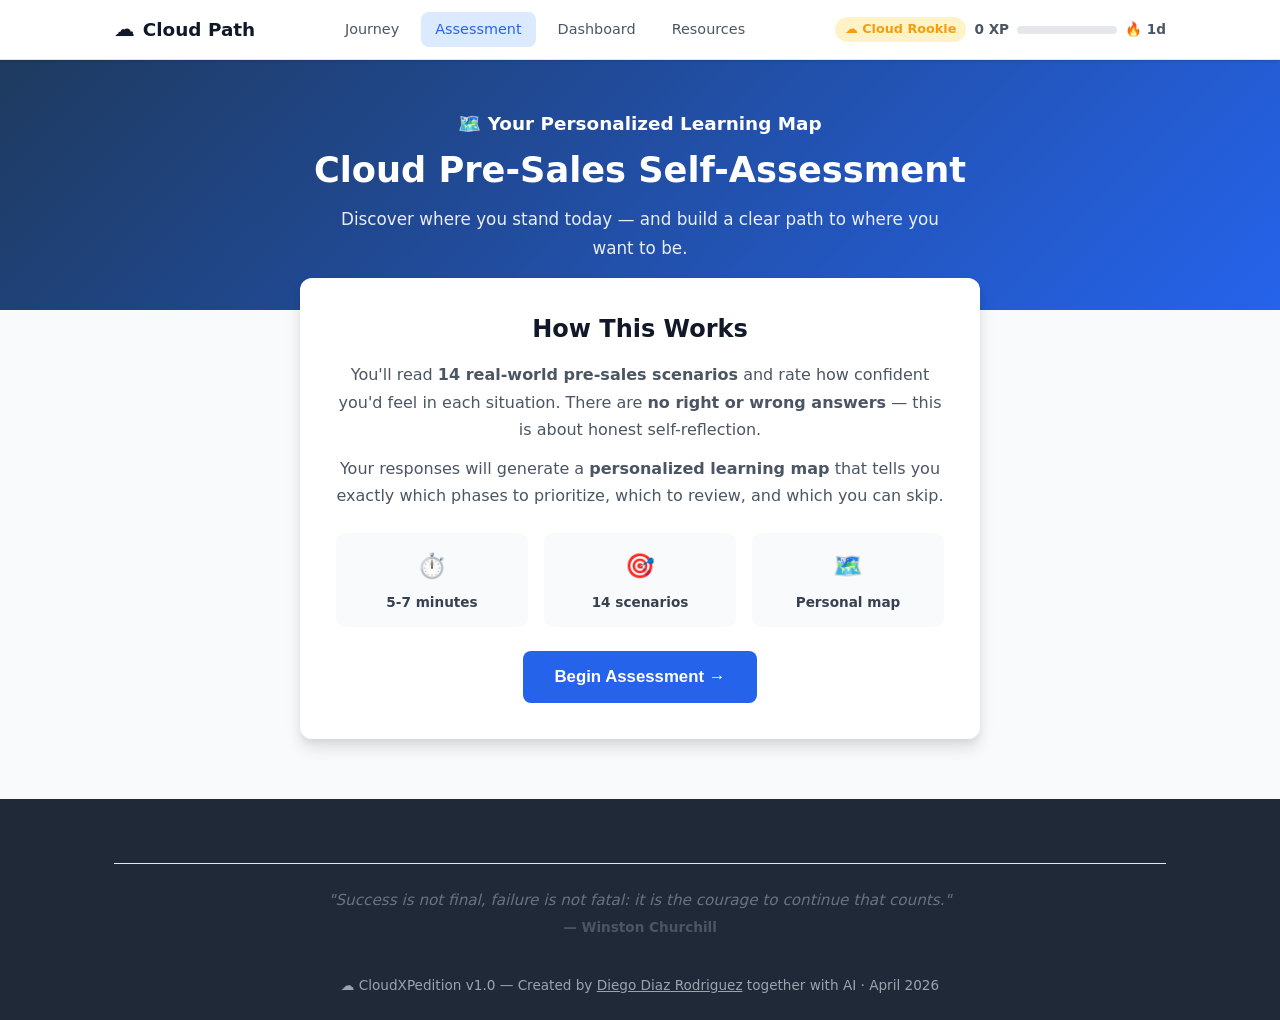
==== commit a7f8c679: "Fix critical bugs and UX issues from full site review Critical fixes: - Fix retake XP exploit: first" ====
--- a/assessment.html
+++ b/assessment.html
@@ -454,16 +454,24 @@
   window.selectConfidence = function (value) {
     const s = SCENARIOS[currentIndex];
     answers[s.id] = value;
-    const level = CONFIDENCE_LEVELS[value];
+
+    // Save progress to sessionStorage for recovery
+    try {
+      sessionStorage.setItem('assessmentSession', JSON.stringify({ currentIndex, answers }));
+    } catch (e) { /* sessionStorage unavailable — ignore */ }
 
     // Highlight selected button, but keep all clickable for changing answer
     document.querySelectorAll('.confidence-btn').forEach(btn => {
       btn.classList.toggle('selected', parseInt(btn.dataset.value) === value);
     });
 
-    // Show feedback panel with what this scenario tests
-    const existingFeedback = document.getElementById('scenario-feedback');
-    if (existingFeedback) existingFeedback.remove();
+    // Remove existing feedback (if user changed answer)
+    const oldNav = document.querySelector('.scenario-nav');
+    const oldHint = document.querySelector('.change-answer-hint');
+    const oldFeedback = document.getElementById('scenario-feedback');
+    if (oldNav) oldNav.remove();
+    if (oldHint) oldHint.remove();
+    if (oldFeedback) oldFeedback.remove();
 
     const phaseInfo = PHASE_INFO[s.phase];
     const feedbackHTML = `
@@ -476,19 +484,19 @@
       </div>
       <p class="change-answer-hint">💡 You can change your answer above before continuing</p>
       <div class="scenario-nav">
-        <button class="btn btn-primary" onclick="nextScenario()">
+        <button class="btn btn-primary" id="btn-continue" onclick="nextScenario()">
           ${currentIndex < SCENARIOS.length - 1 ? 'Continue →' : 'See My Results →'}
         </button>
       </div>`;
 
     document.getElementById('scenario-container').querySelector('.scenario-card').insertAdjacentHTML('beforeend', feedbackHTML);
-
-    // Scroll feedback into view
     document.getElementById('scenario-feedback').scrollIntoView({ behavior: 'smooth', block: 'nearest' });
   };
 
-  // ── Next Scenario ──
+  // ── Next Scenario (with double-click guard) ──
   window.nextScenario = function () {
+    const btn = document.getElementById('btn-continue');
+    if (btn) btn.disabled = true;
     currentIndex++;
     if (currentIndex < SCENARIOS.length) {
       renderScenario();
@@ -500,10 +508,10 @@
   // ── Finish & Calculate Results ──
   function finishAssessment() {
     const { scores, reasons } = calculatePhaseScores();
-    // Save only the numeric scores for GameEngine (convert Phase 6 back to 0)
     const saveScores = { ...scores };
     saveScores[6] = 0;
-    GameEngine.saveAssessment(saveScores);
+    GameEngine.saveAssessment(saveScores, reasons);
+    sessionStorage.removeItem('assessmentSession');
     showResults(scores, reasons);
   }
 
@@ -635,8 +643,18 @@
     currentIndex = 0;
     Object.keys(answers).forEach(k => delete answers[k]);
     GameEngine.resetAssessment();
+    sessionStorage.removeItem('assessmentSession');
     showScreen('welcome');
   };
+
+  // ── Warn before navigating away mid-assessment ──
+  window.addEventListener('beforeunload', function (e) {
+    if (currentIndex > 0 && currentIndex < SCENARIOS.length &&
+        !document.getElementById('screen-results').classList.contains('active')) {
+      e.preventDefault();
+      e.returnValue = '';
+    }
+  });
 
   // ── Init ──
   function init() {
@@ -653,13 +671,32 @@
     if (GameEngine.isAssessmentDone()) {
       const scores = GameEngine.getAssessmentScores();
       if (scores && Object.keys(scores).length > 0) {
-        // Convert Phase 6 to -1 for display
         const displayScores = { ...scores };
         displayScores[6] = -1;
-        showResults(displayScores, null);
+        const reasons = GameEngine.getAssessmentReasons();
+        showResults(displayScores, reasons);
         return;
       }
     }
+
+    // Check for in-progress assessment to resume
+    try {
+      const saved = sessionStorage.getItem('assessmentSession');
+      if (saved) {
+        const session = JSON.parse(saved);
+        if (session.currentIndex > 0 && session.answers && Object.keys(session.answers).length > 0) {
+          if (confirm('You have an assessment in progress (scenario ' + (session.currentIndex + 1) + ' of ' + SCENARIOS.length + '). Resume where you left off?')) {
+            currentIndex = session.currentIndex;
+            Object.assign(answers, session.answers);
+            showScreen('scenario');
+            renderScenario();
+            return;
+          } else {
+            sessionStorage.removeItem('assessmentSession');
+          }
+        }
+      }
+    } catch (e) { /* sessionStorage unavailable */ }
   }
 
   init();
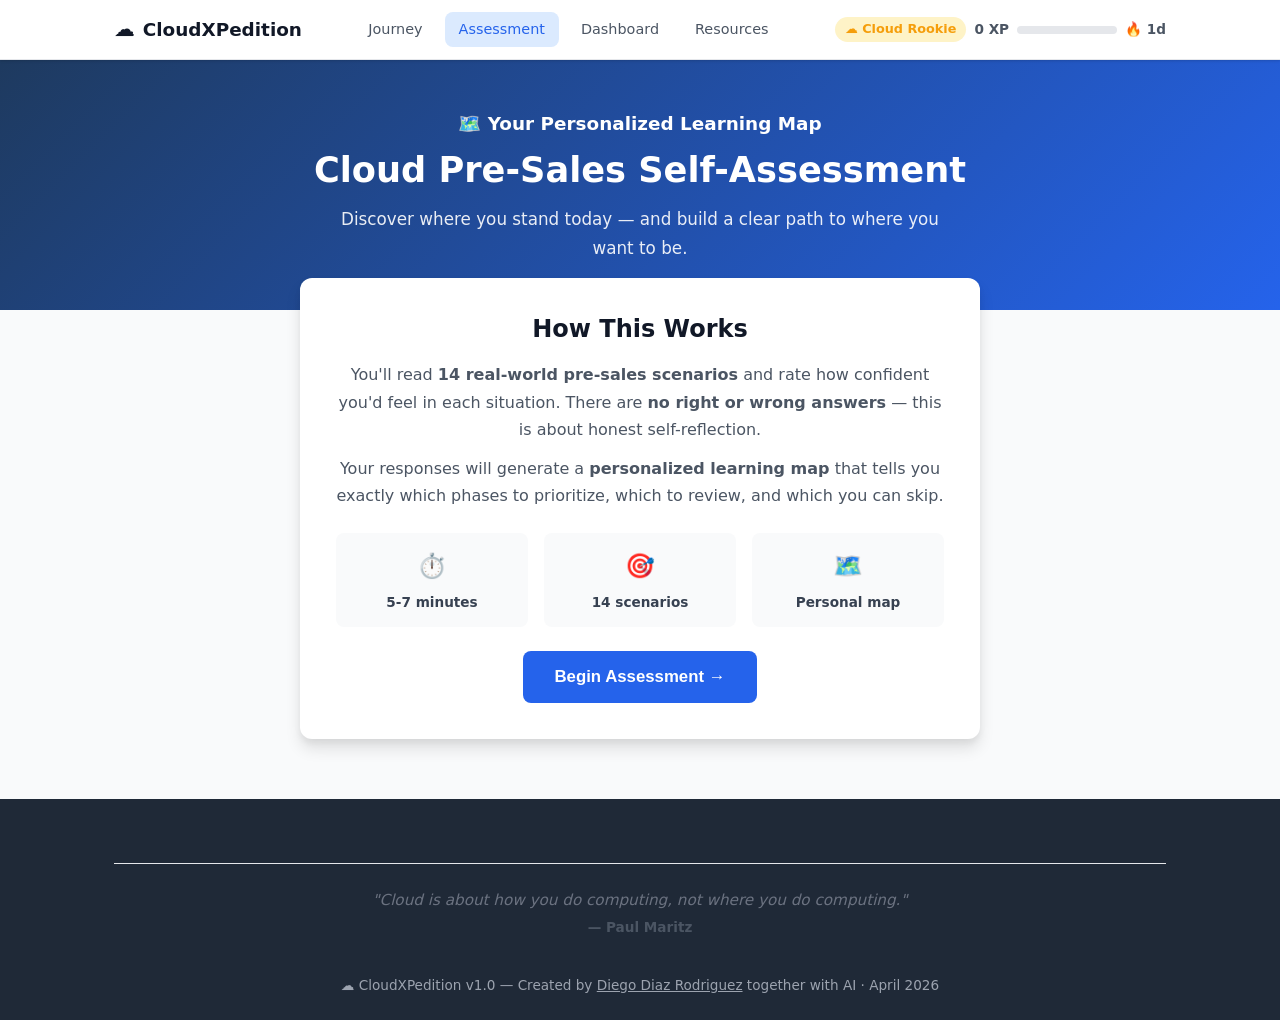
==== commit 03dc4eec: "Rename navbar brand from Cloud Path to CloudXPedition Co-authored-by: Copilot <223556219+Copilot@use" ====
--- a/assessment.html
+++ b/assessment.html
@@ -247,7 +247,7 @@
 <!-- Navbar -->
 <nav class="navbar">
   <div class="container">
-    <a href="index.html" class="navbar-brand"><span>☁️</span> Cloud Path</a>
+    <a href="index.html" class="navbar-brand"><span>☁️</span> CloudXPedition</a>
     <div class="nav-links">
       <a href="index.html">Journey</a>
       <a href="assessment.html" class="active">Assessment</a>
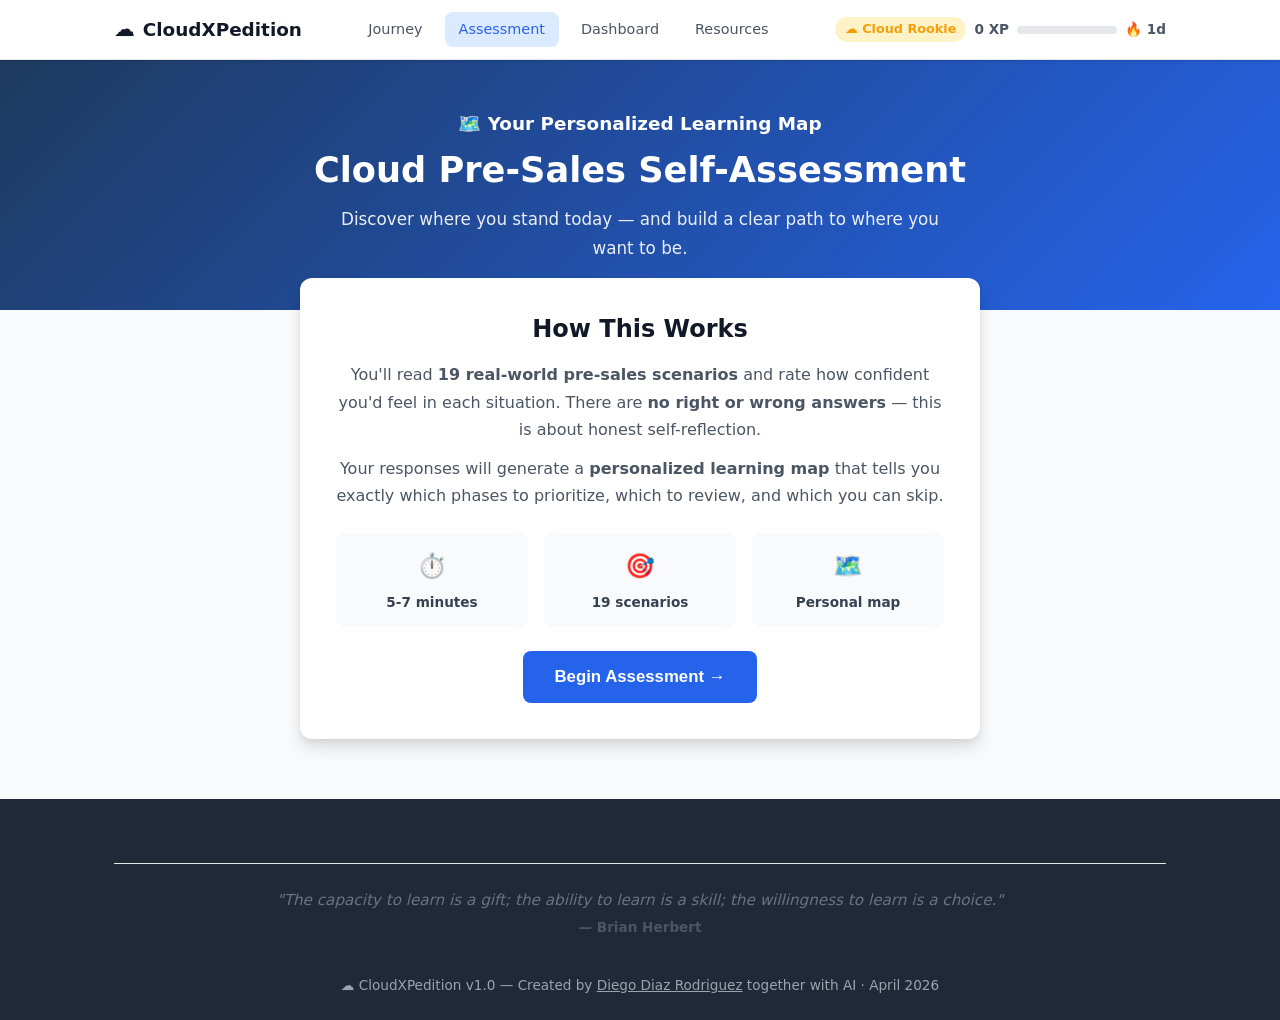
==== commit 241f781a: "Fix remaining QA issues: naming, assessment coverage, accessibility, loading 1. Phase naming consist" ====
--- a/assessment.html
+++ b/assessment.html
@@ -257,7 +257,7 @@
     <div class="header-xp">
       <span id="header-level" class="header-level">☁️ Cloud Rookie</span>
       <span id="header-xp-text">0 XP</span>
-      <div class="header-xp-bar"><div class="header-xp-fill" id="header-xp-fill" style="width:0%"></div></div>
+      <div class="header-xp-bar" role="progressbar" aria-valuenow="0" aria-valuemin="0" aria-valuemax="100" aria-label="XP progress"><div class="header-xp-fill" id="header-xp-fill" style="width:0%"></div></div>
       <span id="header-streak" class="header-streak"></span>
     </div>
   </div>
@@ -277,7 +277,7 @@
   <div class="welcome-panel">
     <div class="welcome-card">
       <h2>How This Works</h2>
-      <p>You'll read <strong>14 real-world pre-sales scenarios</strong> and rate how confident you'd feel in each situation. There are <strong>no right or wrong answers</strong> — this is about honest self-reflection.</p>
+      <p>You'll read <strong>19 real-world pre-sales scenarios</strong> and rate how confident you'd feel in each situation. There are <strong>no right or wrong answers</strong> — this is about honest self-reflection.</p>
       <p>Your responses will generate a <strong>personalized learning map</strong> that tells you exactly which phases to prioritize, which to review, and which you can skip.</p>
       <div class="welcome-features">
         <div class="welcome-feature">
@@ -286,7 +286,7 @@
         </div>
         <div class="welcome-feature">
           <div class="icon">🎯</div>
-          <div class="label">14 scenarios</div>
+          <div class="label">19 scenarios</div>
         </div>
         <div class="welcome-feature">
           <div class="icon">🗺️</div>
@@ -302,10 +302,10 @@
 <div id="screen-scenario" class="screen">
   <div class="assessment-progress">
     <div class="assessment-progress-header">
-      <span id="progress-label">Scenario 1 of 14</span>
+      <span id="progress-label">Scenario 1 of 19</span>
       <span id="progress-percent">0%</span>
     </div>
-    <div class="assessment-progress-bar">
+    <div class="assessment-progress-bar" role="progressbar" aria-valuenow="0" aria-valuemin="0" aria-valuemax="100" aria-label="Assessment progress">
       <div class="assessment-progress-fill" id="progress-fill" style="width:0%"></div>
     </div>
   </div>
@@ -384,6 +384,26 @@
       text: 'A client\'s web application went down for 2 hours before anyone noticed — a customer reported it. They ask: "How can we know when something breaks before our customers do?" You need to discuss alerting, dashboards, and application monitoring. How confident are you?',
       tests: 'Cloud monitoring, alerting, observability, and proactive incident detection',
       phaseLink: 'phase4.html' },
+    { id: 's13b', phase: 4, title: 'The VM Sizing Debate',
+      text: 'A client is moving their ERP system to the cloud and asks: "Should we get one big VM or several smaller ones? What\'s the difference between general-purpose, compute-optimized, and memory-optimized VMs?" Their DBA adds: "And can we scale up on month-end when reports run?" How confident are you in guiding this conversation?',
+      tests: 'Cloud compute services, VM families, vertical vs horizontal scaling',
+      phaseLink: 'phase4.html' },
+    { id: 's13c', phase: 4, title: 'The Network Architecture',
+      text: 'A company with offices in 3 countries needs their cloud resources to communicate securely. They ask about VNets, subnets, peering, load balancers, and private endpoints. Their security team insists: "No public IPs on any backend service." How confident are you in designing this network layout?',
+      tests: 'Cloud networking — VNets, subnets, load balancers, private endpoints, and peering',
+      phaseLink: 'phase4.html' },
+    { id: 's13d', phase: 4, title: 'The Data Storage Decision',
+      text: 'A media startup needs to store 200TB of video files, serve thumbnails instantly to millions of users, and archive raw footage they rarely access. They ask: "What\'s the difference between Blob Storage, File Storage, and Disk Storage? And what are hot, cool, and archive tiers?" How confident are you in recommending the right storage strategy?',
+      tests: 'Cloud storage services, object vs block vs file storage, access tiers',
+      phaseLink: 'phase4.html' },
+    { id: 's13e', phase: 4, title: 'The Database Dilemma',
+      text: 'A fintech company needs a database for their transaction system (millions of writes/sec), another for their product catalog (flexible schema), and a third for analytics dashboards. They ask: "Should we use SQL or NoSQL? What about Cosmos DB vs SQL Database vs Data Lake?" How confident are you in navigating this conversation?',
+      tests: 'Cloud database services — SQL vs NoSQL, managed databases, choosing the right DB for the workload',
+      phaseLink: 'phase4.html' },
+    { id: 's13f', phase: 4, title: 'The SLA Negotiation',
+      text: 'A client building an e-commerce platform asks: "What does 99.99% uptime actually mean? What happens if Azure goes down — do we get our money back?" They also want to know the difference between availability sets, availability zones, and region pairs. How confident are you in explaining SLAs and high availability options?',
+      tests: 'High availability, SLAs, availability zones, redundancy strategies',
+      phaseLink: 'phase4.html' },
     { id: 's14', phase: 5, title: 'The Compliance Deal-Breaker',
       text: 'You\'re in a pre-sales meeting with a European bank. They ask: "Can you guarantee our data stays in the EU? What certifications does your cloud platform have? How do you handle GDPR and our financial regulators?" The deal depends on your answer. How confident are you in this conversation?',
       tests: 'Data residency, compliance certifications, GDPR, and regulatory requirements',
@@ -401,7 +421,7 @@
     1: { emoji: '🌐', name: 'IT Fundamentals' },
     2: { emoji: '🛡️', name: 'Identity & Scripting' },
     3: { emoji: '☁️',  name: 'Cloud Concepts' },
-    4: { emoji: '⚙️',  name: 'Cloud Services' },
+    4: { emoji: '⚙️',  name: 'Cloud Services Deep Dive' },
     5: { emoji: '💼', name: 'Pre-Sales Skills' },
     6: { emoji: '📜', name: 'Certification' },
   };
@@ -432,6 +452,7 @@
     document.getElementById('progress-label').textContent = `Scenario ${currentIndex + 1} of ${SCENARIOS.length}`;
     document.getElementById('progress-percent').textContent = pct + '%';
     document.getElementById('progress-fill').style.width = pct + '%';
+    document.querySelector('.assessment-progress-bar').setAttribute('aria-valuenow', pct);
 
     const html = `
       <div class="scenario-card" style="animation: fadeSlideIn 0.4s ease">
@@ -636,6 +657,7 @@
       </div>`;
 
     document.getElementById('progress-fill').style.width = '100%';
+    document.querySelector('.assessment-progress-bar').setAttribute('aria-valuenow', 100);
   }
 
   // ── Retake ──
--- a/css/styles.css
+++ b/css/styles.css
@@ -102,6 +102,11 @@
   font-size: 0.85rem;
   font-weight: 600;
   color: var(--gray-600);
+  opacity: 0;
+  transition: opacity 0.3s ease;
+}
+.header-xp.loaded {
+  opacity: 1;
 }
 .header-xp-bar {
   width: 100px;
@@ -660,3 +665,43 @@
   margin-top: 4px;
   font-size: 0.85rem;
 }
+
+/* Lab step-by-step instructions */
+kbd {
+  display: inline-block;
+  padding: 2px 6px;
+  font-size: 0.8rem;
+  font-family: monospace;
+  color: #333;
+  background: #f4f4f4;
+  border: 1px solid #ccc;
+  border-radius: 4px;
+  box-shadow: 0 1px 0 #aaa;
+}
+
+.lab-steps strong {
+  color: var(--primary-dark);
+}
+
+.lab-steps code {
+  background: rgba(79, 70, 229, 0.08);
+  padding: 1px 5px;
+  border-radius: 3px;
+  font-size: 0.82rem;
+}
+
+.resource-link:has(.lab-steps) {
+  position: relative;
+}
+
+.resource-link:has(.lab-steps)::after {
+  content: '▸ Click to expand';
+  font-size: 0.7rem;
+  color: var(--gray-400);
+  margin-left: 8px;
+}
+
+.resource-link:has(.lab-steps .lab-steps[style*="display: block"])::after,
+.resource-link:has(.lab-steps .lab-steps[style*="display:block"])::after {
+  content: '▾ Click to collapse';
+}
